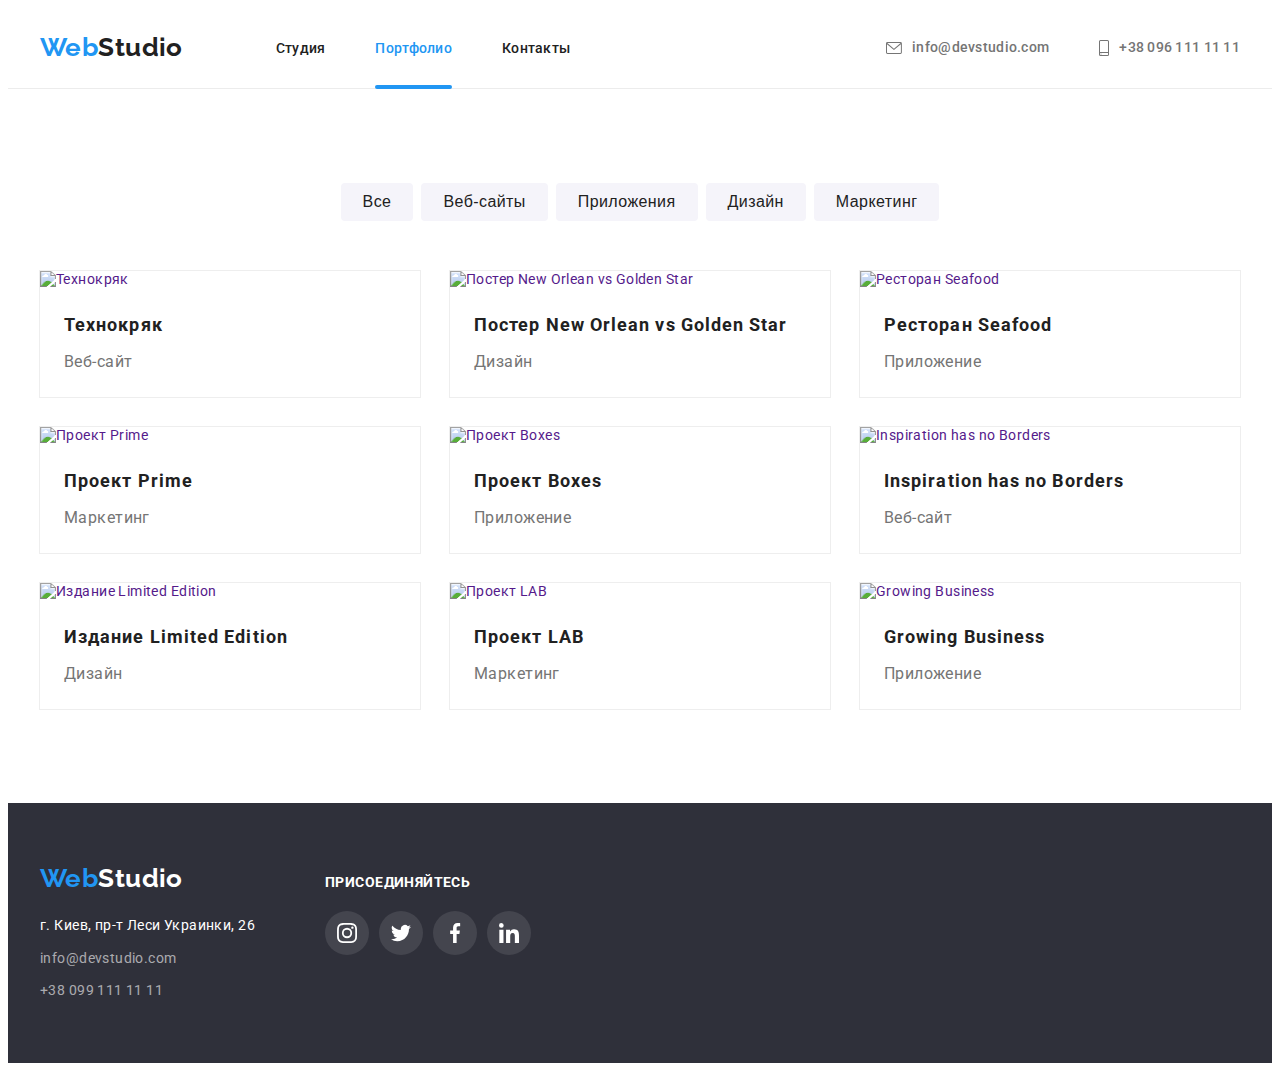
==== portfolio.html @ 216d52d3 "14.07.21" ====
<!DOCTYPE html>
<html lang="ru">
<head>
    <meta charset="UTF-8">
    <meta http-equiv="X-UA-Compatible" content="IE=edge">
    <meta name="viewport" content="width=device-width, initial-scale=1.0">
    <title>WebStudio</title>
    <link rel="stylesheet" href="https://cdnjs.cloudflare.com/ajax/libs/modern-normalize/1.1.0/modern-normalize.min.css"
        integrity="sha512-wpPYUAdjBVSE4KJnH1VR1HeZfpl1ub8YT/NKx4PuQ5NmX2tKuGu6U/JRp5y+Y8XG2tV+wKQpNHVUX03MfMFn9Q=="
        crossorigin="anonymous" 
        referrerpolicy="no-referrer" />
    <link rel="stylesheet" href="./css/varialebles.css">
    <link rel="preconnect" href="https://fonts.gstatic.com">
    <link href="https://fonts.googleapis.com/css2?family=Raleway:wght@700&family=Roboto:wght@400;500;700;900&display=swap"
        rel="stylesheet">
    <link rel="stylesheet" href="./css/styles.css">
</head>
<body>

    <header class="page-header">
        <div class="container flexbox">
            <nav class="site-nav">
                <a class="logo" href="./index.html">Web<span class="color">Studio</span></a>
                <ul class="menu-list">
                    <li class="menu-item">
                        <a class="menu-link" href="./index.html">Студия</a>
                    </li>
                    <li class="menu-item">
                        <a class="menu-link current" href="./portfolio.html">Портфолио</a>
                    </li>
                    <li class="menu-item">
                        <a class="menu-link" href="#">Контакты</a>
                    </li>
                </ul>
            </nav>
            <ul class="contacts-list">
                <li class="contacts-list-item">
                    <a class="contacts-link" href="mailto:info@devstudio.com">
                        <svg class="contacts-icon" width="16" height="12">
                            <use href="./images/icons/symbol-defs2.svg#envelope"></use>
                        </svg> info@devstudio.com</a>
                </li>
                <li class="contacts-list-item">
                    <a class="contacts-link" href="tel:+380961111111">
                        <svg class="contacts-icon" width="10" height="16">
                            <use href="./images/icons/symbol-defs2.svg#smartphone"></use>
                        </svg>+38 096 111 11 11</a>
                </li>
            </ul>
        </div>
    </header>

    <main>
        <section class="portfolio-section">
            <div class="container">
                <h2 class="visually-hidden">#</h2>
                <ul class="portfolio-items-button">
                    <li class="portfolio-button-item">
                        <button class="portfolio-button" type="button">Все</button>
                    </li>
                    <li class="portfolio-button-item">
                        <button class="portfolio-button" type="button">Веб-сайты</button>
                    </li>
                    <li class="portfolio-button-item">
                        <button class="portfolio-button" type="button">Приложения</button>
                    </li>
                    <li class="portfolio-button-item">
                        <button class="portfolio-button" type="button">Дизайн</button>
                    </li>
                    <li class="portfolio-button-item">
                        <button class="portfolio-button" type="button">Маркетинг</button>
                    </li>
                </ul>
                
                <ul class="portfolio-cards">
                    <li class="portfolio-cards-item">
                        <a class="porfolio-cards-link" href="">
                            <div class="porfolio-cards-overlay">
                                <img src="./images/portfolio/technokryak.jpg" alt="Технокряк" width="370">
                                <div class="overflow">
                                    <p>Технокряк это современная площадка распространения коронавируса. Компании используют эту платформу для цифрового
                                    шпионажа и атак на защищённые сервера конкурентов.</p>
                                </div>
                            </div>
                            <div class="container-cards-item">
                                <h2 class="portfolio-cards-caption">Технокряк</h2>
                                <p class="portfolio-cards-desc">Веб-сайт</p>
                            </div>
                        </a>
                    </li>
    
                    <li class="portfolio-cards-item">
                        <a class="porfolio-cards-link" href="">
                            <div class="porfolio-cards-overlay">
                                <img src="./images/portfolio/neworlean.jpg" alt="Постер New Orlean vs Golden Star" width="370">
                                <div class="overflow">
                                    <p>
                                        Технокряк это современная площадка распространения коронавируса. Компании используют эту платформу для цифрового
                                    шпионажа и атак на защищённые сервера конкурентов.
                                    </p>
                                </div>
                            </div>
                            <div class="container-cards-item">
                                <h2 class="portfolio-cards-caption">Постер New Orlean vs Golden Star</h2>
                                <p class="portfolio-cards-desc">Дизайн</p>
                            </div>
                        </a>
                    </li>
    
                    <li class="portfolio-cards-item">
                        <a class="porfolio-cards-link" href="">
                            <div class="porfolio-cards-overlay">
                                <img src="./images/portfolio/seafood.jpg" alt="Ресторан Seafood" width="370">
                                <div class="overflow">
                                    <p>
                                        Технокряк это современная площадка распространения коронавируса. Компании используют эту платформу для цифрового
                                        шпионажа и атак на защищённые сервера конкурентов.
                                    </p>
                                </div>
                            </div>
                            <div class="container-cards-item">
                                <h2 class="portfolio-cards-caption">Ресторан Seafood</h2>
                                <p class="portfolio-cards-desc">Приложение</p>
                            </div>
                        </a>
                    </li>
    
                    <li class="portfolio-cards-item">
                        <a class="porfolio-cards-link" href="">
                            <div class="porfolio-cards-overlay">
                                <img src="./images/portfolio/prime.jpg" alt="Проект Prime" width="370">
                                <div class="overflow">
                                    <p>
                                        Технокряк это современная площадка распространения коронавируса. Компании используют эту платформу для цифрового
                                        шпионажа и атак на защищённые сервера конкурентов.
                                    </p>
                                </div>
                            </div>
                            <div class="container-cards-item">
                                <h2 class="portfolio-cards-caption">Проект Prime</h2>
                                <p class="portfolio-cards-desc">Маркетинг</p>
                            </div>
                        </a>
                    </li>
    
                    <li class="portfolio-cards-item">
                        <a class="porfolio-cards-link" href="">
                            <div class="porfolio-cards-overlay">
                                <img src="./images/portfolio/boxes.jpg" alt="Проект Boxes" width="370">
                                <div class="overflow">
                                    <p>
                                        Технокряк это современная площадка распространения коронавируса. Компании используют эту платформу для цифрового
                                        шпионажа и атак на защищённые сервера конкурентов.
                                    </p>
                                </div>
                            </div>
                            <div class="container-cards-item">
                                <h2 class="portfolio-cards-caption">Проект Boxes</h2>
                                <p class="portfolio-cards-desc">Приложение</p>
                            </div>
                        </a>
                    </li>
    
                    <li class="portfolio-cards-item">
                        <a class="porfolio-cards-link" href="">
                            <div class="porfolio-cards-overlay">
                                <img src="./images/portfolio/inspiration.jpg" alt="Inspiration has no Borders" width="370">
                                <div class="overflow">
                                    <p>
                                        Технокряк это современная площадка распространения коронавируса. Компании используют эту платформу для цифрового
                                        шпионажа и атак на защищённые сервера конкурентов.
                                    </p>
                                </div>
                            </div>
                            <div class="container-cards-item">
                                <h2 class="portfolio-cards-caption">Inspiration has no Borders</h2>
                                <p class="portfolio-cards-desc">Веб-сайт</p>
                            </div>
                        </a>
                    </li>
    
                    <li class="portfolio-cards-item">
                        <a class="porfolio-cards-link" href="">
                            <div class="porfolio-cards-overlay">
                                <img src="./images/portfolio/limitededition.jpg" alt="Издание Limited Edition" width="370">
                                <div class="overflow">
                                    <p>
                                        Технокряк это современная площадка распространения коронавируса. Компании используют эту платформу для цифрового
                                        шпионажа и атак на защищённые сервера конкурентов.
                                    </p>
                                </div>
                            </div>
                            <div class="container-cards-item">
                                <h2 class="portfolio-cards-caption">Издание Limited Edition</h2>
                                <p class="portfolio-cards-desc">Дизайн</p>
                            </div>
                        </a>
                    </li>
    
                    <li class="portfolio-cards-item">
                        <a class="porfolio-cards-link" href="">
                            <div class="porfolio-cards-overlay">
                                <img src="./images/portfolio/lab.jpg" alt="Проект LAB" width="370">
                                <div class="overflow">
                                    <p>
                                        Технокряк это современная площадка распространения коронавируса. Компании используют эту платформу для цифрового
                                        шпионажа и атак на защищённые сервера конкурентов.
                                    </p>
                                </div>
                            </div>
                            <div class="container-cards-item">
                                <h2 class="portfolio-cards-caption">Проект LAB</h2>
                                <p class="portfolio-cards-desc">Маркетинг</p>
                            </div>
                        </a>
                    </li>
    
                    <li class="portfolio-cards-item">
                        <a class="porfolio-cards-link" href="">
                            <div class="porfolio-cards-overlay">
                                <img src="./images/portfolio/growingbusiness.jpg" alt="Growing Business" width="370">
                                <div class="overflow">
                                    <p>
                                        Технокряк это современная площадка распространения коронавируса. Компании используют эту платформу для цифрового
                                        шпионажа и атак на защищённые сервера конкурентов.
                                    </p>
                                </div>
                            </div>
                            <div class="container-cards-item">
                                <h2 class="portfolio-cards-caption">Growing Business</h2>
                                <p class="portfolio-cards-desc">Приложение</p>
                            </div>
                        </a>
                    </li>
                </ul>
            </div>
        </section>
    </main>

    <footer class="page-footer">
        <div class="container footer-flex">
            <div class="page-footer-thumb">
                <a class="footer-logo" href="index.html">Web<span class="footer-logo-color">Studio</span></a>
                <address class="footer-adress">
                    <a href="https://goo.gl/maps/g1DVrZQnNxi2QaySA" class="adress-text" target="_blank" rel="noreferrer noopener">г. Киев, пр-т Леси Украинки, 26</a>
                    <ul class="adress-list">
                        <li class="adress-item">
                            <a class="adress-link" href="mailto:info@devstudio.com">info@devstudio.com</a>
                        </li>
                        <li class="adress-item">
                            <a class="adress-link" href="tel:+380961111111">+38 099 111 11 11</a>
                        </li>
                    </ul>
                </address>
            </div>
            <div class="page-footer-thumb">
                <h3 class="join-desc">присоединяйтесь</h3>
                <ul class="join-list">
                    <li class="join-item">
                        <a class="join-link" href="">
                            <svg class="join-icon" width="20" height="20">
                                <use href="./images/icons/symbol-defs2.svg#instagram2"></use>
                            </svg>
                        </a>
                    </li>
                    <li class="join-item">
                        <a class="join-link" href="">
                            <svg class="join-icon" width="20" height="20">
                                <use href="./images/icons/symbol-defs2.svg#twitter1"></use>
                            </svg>
                        </a>
                    </li>
                    <li class="join-item">
                        <a class="join-link" href="">
                            <svg class="join-icon" width="20" height="20">
                                <use href="./images/icons/symbol-defs2.svg#facebook"></use>
                            </svg>
                        </a>
                    </li>
                    <li class="join-item">
                        <a class="join-link" href="">
                            <svg class="join-icon" width="20" height="20">
                                <use href="./images/icons/symbol-defs2.svg#linkedin1"></use>
                            </svg>
                        </a>
                    </li>
                </ul>
    
            </div>
        </div>
    </footer>
</body>
</html>
---- css/varialebles.css ----
:root {
  --white-color: rgba(255, 255, 255, 1);
  --accent-color: rgba(33, 150, 243, 1);
  --hero-color: rgba(47, 48, 58, 1);
  --black-color: rgba(33, 33, 33, 1);
  --secondary-color: rgba(117, 117, 117, 1);
  --placeholder-color: rgba(117, 117, 117, 0.5);
  --background-team: rgba(245, 244, 250, 1);
  --main-font: 'Roboto', sans-serif;
  --secondary-font: 'Raleway', sans-serif;
  --adress-link-color: rgba(255, 255, 255, 0.6);
  --hero-button-hover: rgba(24, 140, 232, 1);
  --header-border: #ececec;
  --margin-cards: 30px;
  --color-line: rgba(238, 238, 238, 1);
  --gradient: rgba(47, 48, 58, 0.4);
  --socials-color: rgba(175, 177, 184, 1);
  --backg-footer-links: rgba(255, 255, 255, 0.1);
  --cubic: cubic-bezier(0.4, 0, 0.2, 1);
  --modal-backdrop: rgba(0, 0, 0, 0.2);
  --modal-button: #188ce8;
}
---- css/styles.css ----
/* *,
*::before,
*::after {
  box-sizing: border-box;
} */

body {
  font-family: var(--main-font);
  font-style: normal;
  font-weight: normal;
  font-size: 14px;
  letter-spacing: 0.03em;
}

ul,
ol {
  list-style: none;
}

a {
  text-decoration: none;
}

img {
  display: block;
  max-width: 100%;
  height: auto;
}

ul,
li,
h1,
h2,
h3,
h3,
h4,
p {
  padding: 0px;
  margin: 0px;
}

.container {
  width: 1200px;
  margin-right: auto;
  margin-left: auto;
  padding: 0 15px;
}

.flexbox,
.site-nav,
.menu-list,
.contacts-list {
  display: flex;
  align-items: center;
}

.footer-logo,
.adress-link {
  display: inline-block;
}

.visually-hidden {
  position: absolute;
  width: 1px;
  height: 1px;
  margin: -1px;
  border: 0;
  padding: 0;
  white-space: nowrap;
  clip-path: inset(100%);
  clip: rect(0 0 0 0);
  overflow: hidden;
}

/* ========HEADER========= */

.page-header {
  background-color: var(--white-color);
  border-bottom: 1px solid var(--header-border);
}

.logo {
  font-family: var(--secondary-font);
  font-weight: bold;
  font-size: 26px;
  line-height: 1.19;
  color: var(--accent-color);
  margin-right: 93px;
  padding-top: 24px;
  padding-bottom: 25px;
}

.menu-item:not(:last-child) {
  margin-right: 50px;
}

.contacts-list {
  margin-left: auto;
}

.contacts-list-item:not(:first-child) {
  margin-left: 50px;
}

.color {
  color: var(--black-color);
}

.menu-link {
  font-weight: 500;
  font-size: inherit;
  line-height: 1.14;
  letter-spacing: 0.02em;
  color: var(--black-color);
  padding: 32px 0;
  position: relative;
  transition-property: color;
  transition-duration: 250ms;
  transition-timing-function: var(--cubic);
}

.menu-link:hover,
.menu-link:focus {
  color: var(--accent-color);
}

.contacts-link {
  font-weight: 500;
  line-height: 1.14;
  letter-spacing: 0.02em;
  color: var(--secondary-color);
  fill: currentColor;
  padding: 32px 0;
  display: flex;
  align-items: center;
  transition-property: color;
  transition-duration: 250ms;
  transition-timing-function: var(--cubic);
}

.contacts-link:hover,
.contacts-link:focus {
  color: var(--accent-color);
  fill: currentColor;
}

.contacts-icon {
  margin-right: 10px;
}

.current::after {
  content: '';
  position: absolute;
  bottom: -1px;
  left: 0;
  width: 100%;
  height: 4px;
  border-radius: 2px;
  background-color: var(--accent-color);
}

.current {
  color: var(--accent-color);
}

/* ==========HERO============ */

.hero {
  background-color: var(--hero-color);
  padding: 200px 0;
  text-align: center;
}

.hero .container {
  max-width: 696px;
}

.hero-overlay {
  max-width: 1600px;
  margin-left: auto;
  margin-right: auto;
  background-color: var(--gradient);
  background-image: linear-gradient(
      to right,
      rgba(47, 48, 58, 0.4),
      rgba(47, 48, 58, 0.4)
    ),
    url(../images/background-hero/img1.jpg);
  background-size: cover;
  background-position: center;
  background-repeat: no-repeat;
}

.title {
  font-weight: 900;
  font-size: 44px;
  line-height: 1.36;
  letter-spacing: 0.06em;
  text-transform: uppercase;
  color: var(--white-color);
  margin-bottom: 30px;
}

.hero-button {
  font-weight: bold;
  font-size: 16px;
  line-height: 1.87;
  letter-spacing: 0.06em;
  color: var(--white-color);
  background-color: var(--accent-color);
  box-shadow: 0px 4px 4px rgba(0, 0, 0, 0.15);
  border-radius: 4px;
  cursor: pointer;
  border: none;
  padding: 10px 32px;
  transition-property: color;
  transition-duration: 250ms;
  transition-timing-function: var(--cubic);
}

.hero-button:hover,
.hero-button:focus {
  background-color: var(--hero-button-hover);
}

.hero-button:active {
  background-color: var(--white-color);
  color: var(--accent-color);
}

/* ===========advantage========== */

.advantage-list {
  display: flex;
  flex-wrap: wrap;
  margin-top: -30px;
  margin-left: -30px;
}

.advantage-item {
  flex-basis: calc((100% - 4 * var(--margin-cards)) / 4);
  margin-top: 30px;
  margin-left: 30px;
}

.advantage-section {
  padding: 94px 0;
}

.advantage-subject {
  font-weight: bold;
  line-height: 1.14;
  text-transform: uppercase;
  color: var(--black-color);
  margin-bottom: 10px;
}

.advantage-desc {
  line-height: 1.71;
  color: var(--secondary-color);
}

.advantage-icon-thumb {
  display: flex;
  justify-content: center;
  align-items: center;
  margin-bottom: 30px;
  background-color: var(--background-team);
  border-radius: 4px;
  height: 120px;
}

/* =============techskills======== */

.techskills-section {
  padding-bottom: 94px;
}

.techskills-title {
  font-weight: bold;
  font-size: 36px;
  line-height: 1.16;
  text-align: center;
  color: var(--black-color);
  margin-bottom: 50px;
}

.techskills-list {
  display: flex;
}

.techskills-item:not(:last-child) {
  margin-right: var(--margin-cards);
}

.techskills-item-position {
  position: relative;
  box-shadow: 0px 2px 1px -1px rgb(0 0 0 / 20%),
    0px 1px 1px 0px rgb(0 0 0 / 14%), 0px 1px 3px 0px rgb(0 0 0 / 12%);
}

.techskills-position-absolute {
  position: absolute;
  bottom: 0;
  left: 0;
  width: 370px;
  padding: 27px 0;

  /* display: block; */
  font-weight: bold;
  font-size: 14px;
  line-height: 1.14;
  text-align: center;
  text-transform: uppercase;
  color: var(--white-color);
  background-color: rgba(47, 48, 58, 0.8);
}

/* ============TEAM======== */

.team-container {
  padding: 30px 32px;
  text-align: center;
}

.team-item {
  box-shadow: 0px 1px 3px rgba(0, 0, 0, 0.12), 0px 1px 1px rgba(0, 0, 0, 0.14),
    0px 2px 1px rgba(0, 0, 0, 0.2);
  border-radius: 0px 0px 4px 4px;
  background-color: var(--white-color);
}

.team-item:not(:last-child) {
  margin-right: var(--margin-cards);
}

.team-section {
  padding-top: 94px;
  padding-bottom: 94px;
  background-color: var(--background-team);
}

.team-title {
  font-weight: bold;
  font-size: 36px;
  line-height: 1.16;
  text-align: center;
  color: var(--black-color);
  margin-bottom: 50px;
}

.team-list {
  display: flex;
}

.team-subject {
  font-weight: 500;
  font-size: 16px;
  line-height: 1.19;
  letter-spacing: inherit;
  color: var(--black-color);
  margin-bottom: 10px;
}

.team-desc {
  font-size: 16px;
  line-height: 1.19;
  letter-spacing: inherit;
  color: var(--secondary-color);
}

.socials-list {
  display: flex;
  justify-content: space-around;
  align-items: center;
  margin-top: 16px;
}

.socials-item {
  width: 44px;
  height: 44px;
}

.socials-item:not(:last-child) {
  margin-right: 10px;
}

.social-link {
  display: flex;
  justify-content: center;
  align-items: center;
  width: 100%;
  height: 100%;
  background-color: var(--white-color);
  fill: var(--socials-color);
  border-radius: 50%;
  transition-property: fill, background-color;
  transition-duration: 250ms;
  transition-timing-function: var(--cubic);
}

.social-link:hover,
.social-link:focus {
  background-color: var(--accent-color);
  fill: var(--white-color);
  outline: none;
}

/* ============CLIENTS=========== */

.clients-section {
  padding: 94px 0;
}

.clients-title {
  font-weight: bold;
  font-size: 36px;
  line-height: 1.16;
  text-align: center;
  color: var(--black-color);
}

.clients-list {
  display: flex;
  align-items: center;
  margin-top: 50px;
}

.clients-item {
  width: 170px;
  height: 92px;
}

.clients-item:not(:last-child) {
  margin-right: var(--margin-cards);
}

.clients-link {
  display: flex;
  justify-content: center;
  align-items: center;
  width: 100%;
  height: 100%;
  border: 1px solid var(--socials-color);
  border-radius: 4px;
  background-color: var(--white-color);
  fill: var(--socials-color);
  transition-property: fill, border-color;
  transition-duration: 250ms;
  transition-timing-function: var(--cubic);
}

.clients-link:hover,
.clients-link:focus {
  border-color: var(--accent-color);
  fill: var(--accent-color);
  outline: none;
}

/* =============FOOTER=========== */

.page-footer {
  background-color: var(--hero-color);
  padding: 60px 0;
}

.footer-flex {
  display: flex;
  align-items: baseline;
}

.page-footer-thumb:not(:last-child) {
  margin-right: 70px;
}

.page-footer-thumb:nth-child(2n) {
  margin-right: 93px;
}

.footer-logo {
  font-family: var(--secondary-font);
  font-weight: bold;
  font-size: 26px;
  line-height: 1.19;
  letter-spacing: inherit;
  color: var(--accent-color);
  margin-bottom: 20px;
}

.footer-logo-color {
  color: var(--white-color);
}

.adress-text {
  display: block;
  font-style: normal;
  line-height: 1.71;
  color: var(--white-color);
  margin-bottom: 9px;
}

.adress-item:not(:last-child) {
  margin-bottom: 9px;
}

.adress-link {
  font-style: normal;
  line-height: 1.71;
  color: var(--adress-link-color);
  transition-property: color;
  transition-duration: 250ms;
  transition-timing-function: var(--cubic);
}

.adress-link:hover,
.adress-link:focus {
  color: var(--accent-color);
}

.join-desc {
  margin-bottom: 20px;
  font-weight: bold;
  font-size: 14px;
  line-height: 1.14;
  letter-spacing: inherit;
  text-transform: uppercase;
  color: var(--white-color);
}

.join-list {
  display: flex;
}

.join-item {
  width: 44px;
  height: 44px;
}

.join-item:not(:last-child) {
  margin-right: 10px;
}

.join-link {
  display: flex;
  justify-content: center;
  align-items: center;
  width: 100%;
  height: 100%;
  background-color: var(--backg-footer-links);
  fill: var(--white-color);
  border-radius: 50%;
  transition-property: background-color;
  transition-duration: 250ms;
  transition-timing-function: var(--cubic);
}

.join-link:hover,
.join-link:focus {
  background-color: var(--accent-color);
  outline: none;
}

.subscribe-email {
  margin-bottom: 20px;
  font-weight: bold;
  font-size: 14px;
  line-height: 1.14;
  text-transform: uppercase;
  color: var(--white-color);
}

/* ============== PORTFOLIO ============ */

.portfolio-section {
  padding: 94px 0;
}

.portfolio-items-button {
  display: flex;
  justify-content: center;
  margin-bottom: 50px;
}

.portfolio-button-item:not(:last-child) {
  margin-right: 8px;
}

.portfolio-button {
  font-weight: 500;
  font-size: 16px;
  line-height: 1.62;
  letter-spacing: inherit;
  color: var(--black-color);
  background-color: var(--background-team);
  border-radius: 4px;
  cursor: pointer;
  border: none;
  padding: 6px 22px;
  transition-property: color, background-color, box-shadow, outline;
  transition-duration: 250ms;
  transition-timing-function: var(--cubic);
}

.portfolio-button:hover,
.portfolio-button:focus {
  color: var(--white-color);
  background-color: var(--accent-color);
  box-shadow: 0px 3px 1px rgba(0, 0, 0, 0.1), 0px 1px 2px rgba(0, 0, 0, 0.08),
    0px 2px 2px rgba(0, 0, 0, 0.12);
}

.portfolio-cards {
  display: flex;
  flex-wrap: wrap;
  margin-top: calc(-1 * var(--margin-cards));
  margin-left: calc(-1 * var(--margin-cards));
}

.portfolio-cards > .portfolio-cards-item {
  margin-top: var(--margin-cards);
  margin-left: var(--margin-cards);
  flex-basis: calc(100% / 3 - var(--margin-cards));
  outline: 1px solid var(--color-line);
}

.porfolio-cards-link {
  display: block;
  transition-property: box-shadow;
  transition-duration: 250ms;
  transition-timing-function: var(--cubic);
}

.porfolio-cards-link:focus,
.porfolio-cards-link:hover {
  box-shadow: 0px 1px 1px rgba(0, 0, 0, 0.12), 0px 4px 4px rgba(0, 0, 0, 0.06),
    1px 4px 6px rgba(0, 0, 0, 0.16);
  outline: none;
}

.container-cards-item {
  padding: 20px 24px;
}

.portfolio-cards-caption {
  font-weight: bold;
  font-size: 18px;
  line-height: 2;
  letter-spacing: 0.06em;
  color: var(--black-color);
  margin-bottom: 4px;
}

.portfolio-cards-desc {
  font-size: 16px;
  line-height: 1.87;
  letter-spacing: inherit;
  color: var(--secondary-color);
}

.porfolio-cards-overlay {
  position: relative;
  overflow: hidden;
}

.overflow {
  position: absolute;
  top: 0;
  left: 0;
  width: 100%;
  height: 100%;
  transform: translateY(100%);
  transition-duration: 250ms;
  transition-timing-function: var(--cubic);
}

.porfolio-cards-link:hover .overflow,
.porfolio-cards-link:focus .overflow {
  transform: translateY(0);
  background-color: rgba(33, 150, 243, 0.9);
}

.overflow > p {
  padding: 63px 24px;
  font-size: 18px;
  line-height: 1.56;
  color: var(--white-color);
}

/* =============MODAL=========== */

.backdrop {
  position: fixed;
  top: 0;
  left: 0;
  width: 100vw;
  height: 100vh;
  background-color: var(--modal-backdrop);
  transition-property: opacity;
  transition-duration: 250ms;
  transition-timing-function: var(--cubic);
  opacity: 1;
}

.modal {
  position: absolute;
  top: 50%;
  left: 50%;
  max-width: 100vw;
  max-height: 100vh;
  background-color: var(--white-color);
  box-shadow: 0px 1px 3px rgba(0, 0, 0, 0.12), 0px 1px 1px rgba(0, 0, 0, 0.14),
    0px 2px 1px rgba(0, 0, 0, 0.2);
  border-radius: 4px;
  overflow-y: auto;
  transform: translate(-50%, -50%) scale(1);
  transition-property: transform;
  transition-duration: 250ms;
  transition-timing-function: var(--cubic);
}

.backdrop.is-hidden {
  opacity: 0;
  pointer-events: none;
  visibility: hidden;
}

.backdrop.is-hidden .modal {
  transform: translate(-50%, -50%) scale(0.8);
}

.close-btn {
  position: absolute;
  top: 8px;
  right: 8px;
  border-radius: 50%;
  width: 30px;
  height: 30px;
  background-color: transparent;
  border: 1px solid rgba(0, 0, 0, 0.1);
  fill: var(--black-color);
  cursor: pointer;
  transition-property: fill;
  transition-duration: 250ms;
  transition-timing-function: var(--cubic);
}

.close-btn > svg {
  position: absolute;
  transform: translate(-50%, -50%);
}

.close-btn:focus,
.close-btn:hover {
  fill: var(--accent-color);
  outline: none;
}

.modal-form {
  padding: 40px;
}

.modal-form-title {
  font-weight: bold;
  font-size: 20px;
  line-height: 1.15;
  text-align: center;
  color: var(--black-color);
  margin-bottom: 12px;
}

.modal-form-container {
  margin-bottom: 10px;
  display: flex;
  flex-direction: column;
}

.modal-form-label {
  margin-bottom: 4px;
  font-size: 12px;
  line-height: 1.16;
  letter-spacing: 0.01em;
  color: var(--secondary-color);
}

.input-container {
  position: relative;
}

.modal-form-input {
  width: 100%;
  border: 1px solid rgba(33, 33, 33, 0.2);
  border-radius: 4px;
  padding: 12px 12px 12px 42px;
  cursor: pointer;
  outline: none;
}

.modal-form-input:focus {
  border-color: var(--accent-color);
  transition-property: border-color;
  transition-duration: 250ms;
  transition-timing-function: var(--cubic);
}

.modal-form-input:focus + .input-icon {
  fill: var(--accent-color);
  transition-property: fill;
  transition-duration: 250ms;
  transition-timing-function: var(--cubic);
}

.input-icon {
  position: absolute;
  transform: translateY(-50%);
  left: 12px;
  top: 50%;
  fill: var(--black-color);
}

.modal-form-container-textarea {
  display: flex;
  flex-direction: column;
  margin-bottom: 20px;
}

.modal-form-textarea {
  border: 1px solid rgba(33, 33, 33, 0.2);
  border-radius: 4px;
  padding: 12px 16px;
  outline: none;
  height: 120px;
  resize: none;
}

.modal-form-textarea:focus {
  border-color: var(--accent-color);
}

.modal-form-textarea::placeholder {
  font-size: 14px;
  line-height: 1.14;
  letter-spacing: 0.01em;
  color: var(--placeholder-color);
}

.checkbox-container {
  font-size: 14px;
  line-height: 1.71;
  color: var(--secondary-color);
  margin-bottom: 30px;
}

.checbox-label {
  display: flex;
  align-items: center;
  justify-content: center;
  position: relative;
  cursor: pointer;
}

.checkbox-input {
  position: absolute;
  width: 1px;
  height: 1px;
  margin: -1px;
  border: 0;
  padding: 0;
  white-space: nowrap;
  clip-path: inset(100%);
  clip: rect(0 0 0 0);
  overflow: hidden;
}

.checkbox-icon {
  display: inline-block;
  border: 2px solid var(--black-color);
  margin-right: 7px;
  border-radius: 2px;
  background-color: inherit;
  transition: display 250ms var(--cubic);
}

.checkbox-icon use {
  visibility: hidden;
}

.checkbox-input:checked + .checkbox-icon use {
  display: inline-block;
  visibility: visible;
}

.checkbox-input:checked + .checkbox-icon {
  border: none;
}

.checbox-label a {
  /* display: contents; */
  text-decoration-line: underline;
  color: var(--accent-color);
}

.modal-button-container {
  text-align: center;
}

.modal-button {
  padding: 10px 55px;
  font-weight: bold;
  font-size: 16px;
  line-height: 1.87;
  letter-spacing: 0.06em;
  color: var(--white-color);
  background-color: var(--accent-color);
  box-shadow: 0px 4px 4px rgba(0, 0, 0, 0.15);
  border-radius: 4px;
  border: none;
  cursor: pointer;
}

.modal-button:hover {
  background-color: var(--modal-button);
}
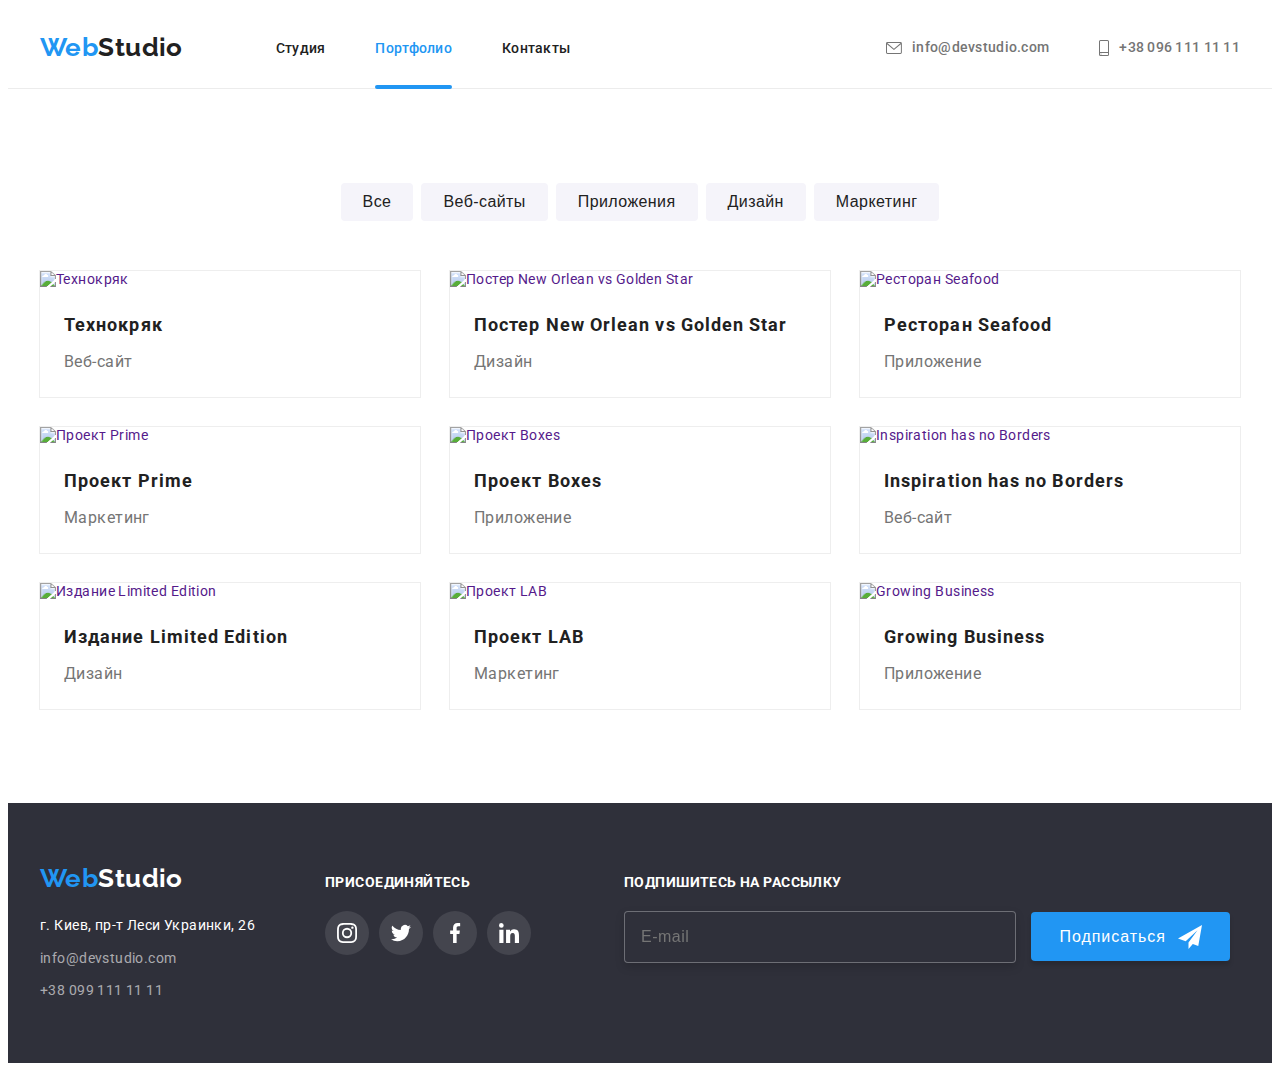
==== commit f7b42fb6: "Делает разметку форм, создает кастомный чекбокс, добавляет форму с инфпутом и кнопкой отправки формы" ====
--- a/portfolio.html
+++ b/portfolio.html
@@ -242,7 +242,8 @@
             <div class="page-footer-thumb">
                 <a class="footer-logo" href="index.html">Web<span class="footer-logo-color">Studio</span></a>
                 <address class="footer-adress">
-                    <a href="https://goo.gl/maps/g1DVrZQnNxi2QaySA" class="adress-text" target="_blank" rel="noreferrer noopener">г. Киев, пр-т Леси Украинки, 26</a>
+                    <a href="https://goo.gl/maps/g1DVrZQnNxi2QaySA" class="adress-text" target="_blank"
+                        rel="noreferrer noopener">г. Киев, пр-т Леси Украинки, 26</a>
                     <ul class="adress-list">
                         <li class="adress-item">
                             <a class="adress-link" href="mailto:info@devstudio.com">info@devstudio.com</a>
@@ -254,7 +255,7 @@
                 </address>
             </div>
             <div class="page-footer-thumb">
-                <h3 class="join-desc">присоединяйтесь</h3>
+                <p class="join-desc">присоединяйтесь</p>
                 <ul class="join-list">
                     <li class="join-item">
                         <a class="join-link" href="">
@@ -285,7 +286,15 @@
                         </a>
                     </li>
                 </ul>
-    
+            </div>
+            <div class="page-footer-thumb">
+                <p class="subscribe-email">Подпишитесь на рассылку</p>
+                <form class="subscribe-email-form" name="subscribe-form" autocomplete="off" novalidate>
+                    <input type="email" name="subscribe-email" class="subscribe-email-input" placeholder="E-mail">
+                    <button class="subscribe-email-button" type="submit">
+                        Подписаться
+                    </button>
+                </form>
             </div>
         </div>
     </footer>
--- a/css/varialebles.css
+++ b/css/varialebles.css
@@ -1,7 +1,7 @@
 :root {
   --white-color: rgba(255, 255, 255, 1);
   --accent-color: rgba(33, 150, 243, 1);
-  --hero-color: rgba(47, 48, 58, 1);
+  --background-footer: rgba(47, 48, 58, 1);
   --black-color: rgba(33, 33, 33, 1);
   --secondary-color: rgba(117, 117, 117, 1);
   --placeholder-color: rgba(117, 117, 117, 0.5);
--- a/css/styles.css
+++ b/css/styles.css
@@ -166,7 +166,7 @@
 /* ==========HERO============ */
 
 .hero {
-  background-color: var(--hero-color);
+  background-color: var(--background-footer);
   padding: 200px 0;
   text-align: center;
 }
@@ -460,7 +460,7 @@
 /* =============FOOTER=========== */
 
 .page-footer {
-  background-color: var(--hero-color);
+  background-color: var(--background-footer);
   padding: 60px 0;
 }
 
@@ -567,6 +567,49 @@
   line-height: 1.14;
   text-transform: uppercase;
   color: var(--white-color);
+}
+
+.subscribe-email-input {
+  padding: 15px 16px;
+  width: 358px;
+  border: 1px solid rgba(255, 255, 255, 0.3);
+  filter: drop-shadow(0px 4px 4px rgba(0, 0, 0, 0.15));
+  border-radius: 4px;
+  font-size: 16px;
+  line-height: 1.25;
+  color: var(--adress-link-color);
+  background-color: var(--background-footer);
+  outline: none;
+  margin-right: 12px;
+}
+
+.subscribe-email-input::placeholder {
+  letter-spacing: 0.03em;
+  font-size: 16px;
+  line-height: 1.25;
+}
+
+.subscribe-email-button {
+  font-size: 16px;
+  line-height: 1.87;
+  letter-spacing: 0.06em;
+  background-color: var(--accent-color);
+  color: var(--white-color);
+  box-shadow: 0px 4px 4px rgba(0, 0, 0, 0.15);
+  border-radius: 4px;
+  padding: 10px 28px;
+  border: none;
+  cursor: pointer;
+  display: inline-flex;
+  align-items: center;
+}
+
+.subscribe-email-button::after {
+  content: '';
+  background-image: url(../images/icons/icon-send.svg);
+  width: 24px;
+  height: 24px;
+  margin-left: 12px;
 }
 
 /* ============== PORTFOLIO ============ */
@@ -858,19 +901,6 @@
   cursor: pointer;
 }
 
-.checkbox-input {
-  position: absolute;
-  width: 1px;
-  height: 1px;
-  margin: -1px;
-  border: 0;
-  padding: 0;
-  white-space: nowrap;
-  clip-path: inset(100%);
-  clip: rect(0 0 0 0);
-  overflow: hidden;
-}
-
 .checkbox-icon {
   display: inline-block;
   border: 2px solid var(--black-color);
@@ -894,7 +924,6 @@
 }
 
 .checbox-label a {
-  /* display: contents; */
   text-decoration-line: underline;
   color: var(--accent-color);
 }
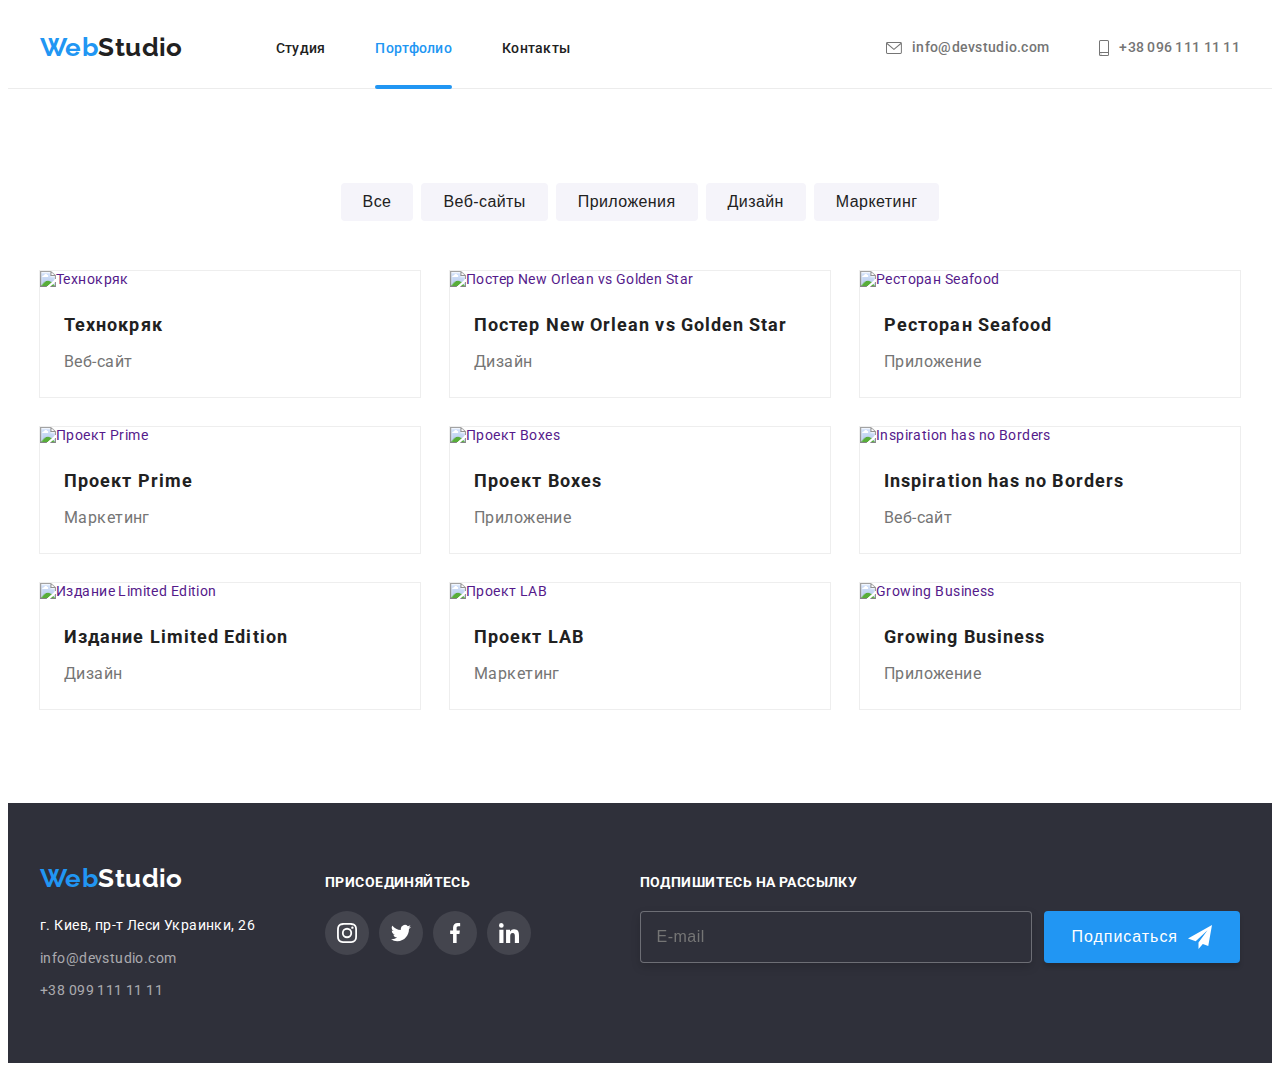
==== commit f0e012b8: "123" ====
--- a/portfolio.html
+++ b/portfolio.html
@@ -293,6 +293,9 @@
                     <input type="email" name="subscribe-email" class="subscribe-email-input" placeholder="E-mail">
                     <button class="subscribe-email-button" type="submit">
                         Подписаться
+                        <svg class="subscribe-email-icon" width="24" height="24">
+                            <use href="./images/icons/symbol-defs2.svg#icon-send"></use>
+                        </svg>
                     </button>
                 </form>
             </div>
--- a/css/styles.css
+++ b/css/styles.css
@@ -473,8 +473,8 @@
   margin-right: 70px;
 }
 
-.page-footer-thumb:nth-child(2n) {
-  margin-right: 93px;
+.page-footer-thumb:nth-child(3n) {
+  margin-left: auto;
 }
 
 .footer-logo {
@@ -589,7 +589,12 @@
   line-height: 1.25;
 }
 
+.subscribe-email-form {
+  display: flex;
+}
+
 .subscribe-email-button {
+  /* position: relative; */
   font-size: 16px;
   line-height: 1.87;
   letter-spacing: 0.06em;
@@ -600,17 +605,25 @@
   padding: 10px 28px;
   border: none;
   cursor: pointer;
-  display: inline-flex;
   align-items: center;
-}
-
-.subscribe-email-button::after {
+  fill: var(--white-color);
+  display: flex;
+}
+
+.subscribe-email-icon {
+  margin-left: 10px;
+  fill: var(--white-color);
+}
+
+/* =======через псевдоелемент :after====== */
+
+/* .subscribe-email-button::after {
   content: '';
   background-image: url(../images/icons/icon-send.svg);
   width: 24px;
   height: 24px;
   margin-left: 12px;
-}
+} */
 
 /* ============== PORTFOLIO ============ */
 
@@ -907,11 +920,15 @@
   margin-right: 7px;
   border-radius: 2px;
   background-color: inherit;
-  transition: display 250ms var(--cubic);
 }
 
 .checkbox-icon use {
   visibility: hidden;
+}
+
+.checkbox-input:focus + .checkbox-icon {
+  border-color: var(--accent-color);
+  box-shadow: 0px 4px 4px 0px rgb(0 0 0 / 25%);
 }
 
 .checkbox-input:checked + .checkbox-icon use {
@@ -921,6 +938,7 @@
 
 .checkbox-input:checked + .checkbox-icon {
   border: none;
+  box-shadow: none;
 }
 
 .checbox-label a {
